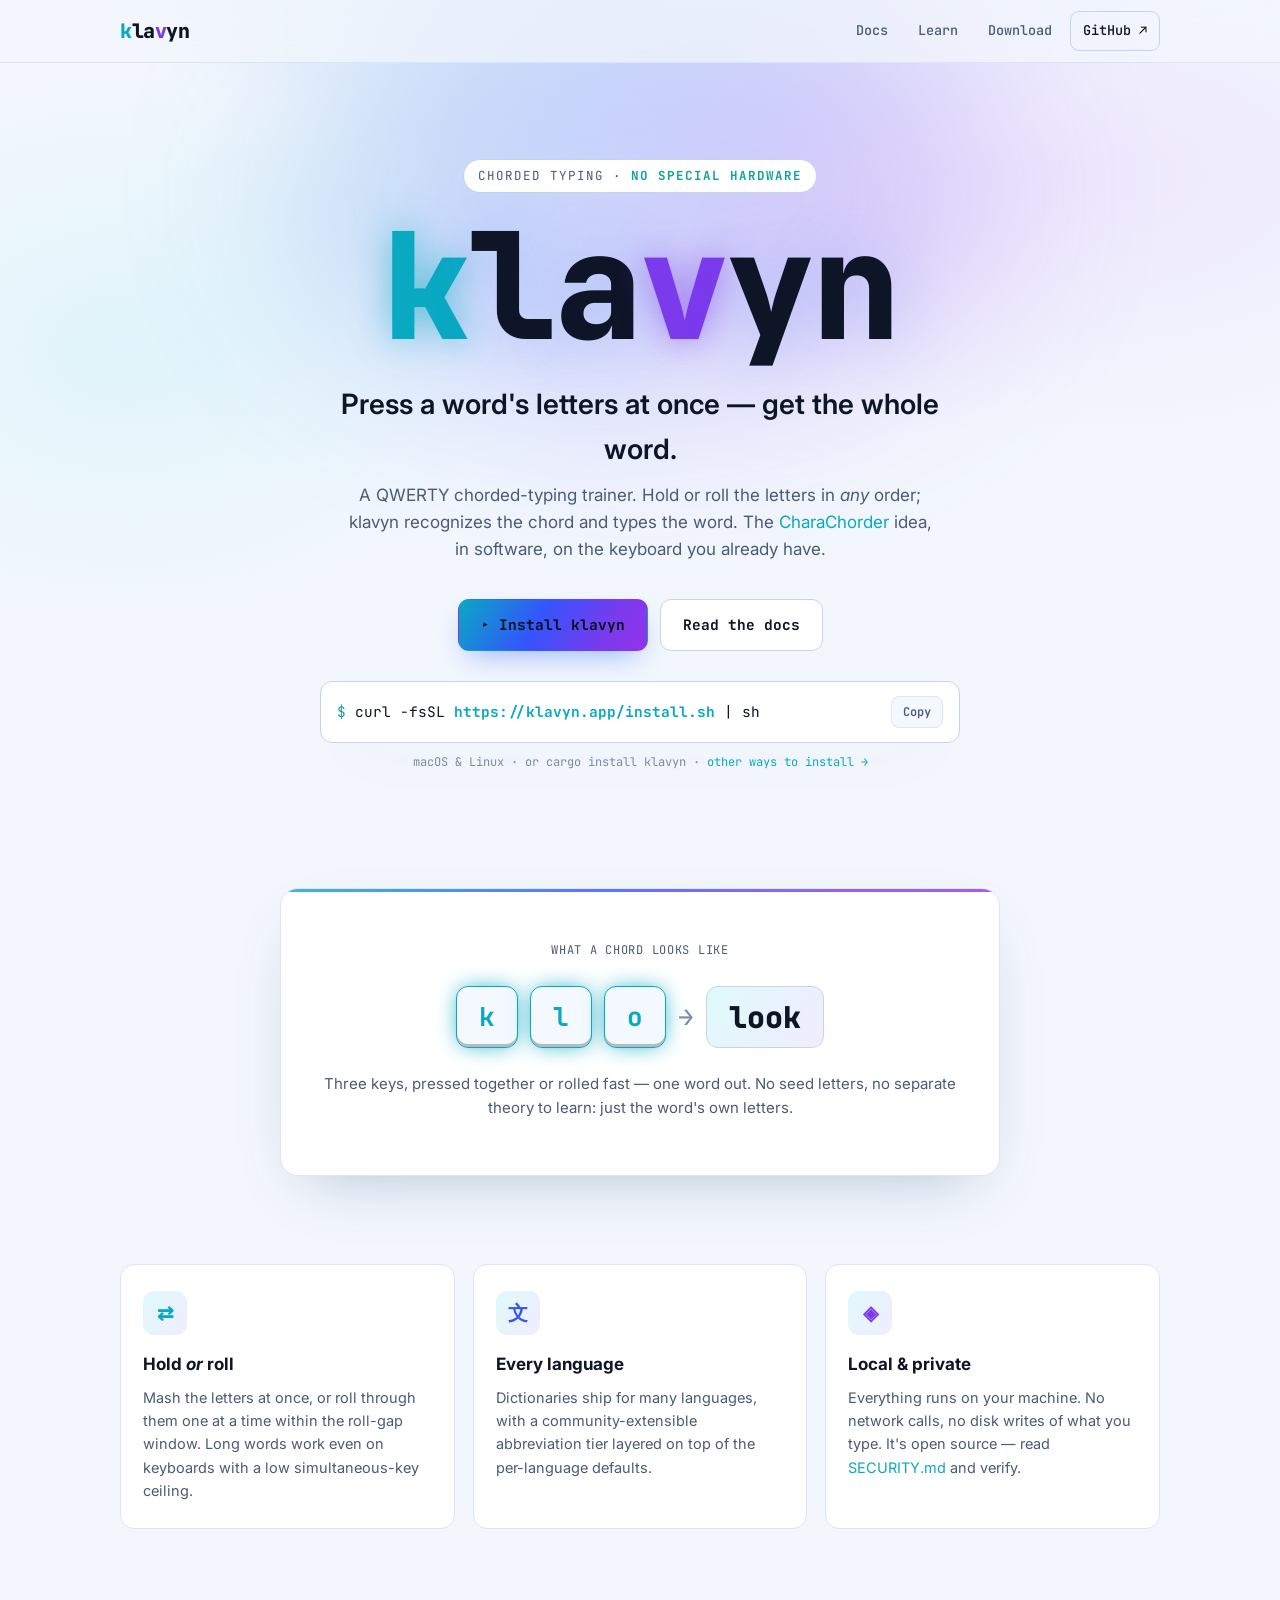
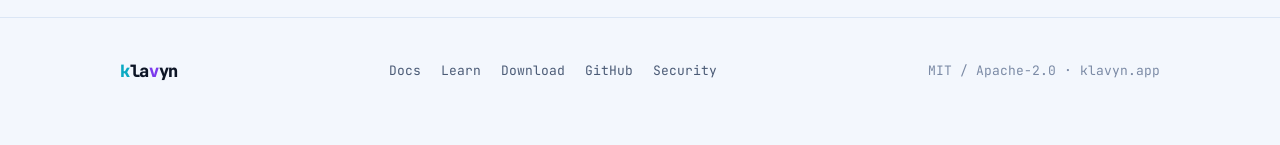
==== site/index.html @ 29dc25e3 "Add klavyn.app landing page (first pass) Cool cyan-to-violet palette, dark-first with auto light mod" ====
<!doctype html>
<html lang="en">
<head>
<meta charset="utf-8" />
<meta name="viewport" content="width=device-width, initial-scale=1" />
<title>klavyn — chorded typing for every language</title>
<meta name="description" content="Press a word's letters at once, in any order, and klavyn types the whole word. A QWERTY chorded-typing trainer. Local, private, open source." />
<meta property="og:title" content="klavyn" />
<meta property="og:description" content="Chorded typing on a normal keyboard. Press a word's letters at once, get the word." />
<meta property="og:type" content="website" />
<meta name="theme-color" content="#080b14" />
<link rel="preconnect" href="https://fonts.googleapis.com" />
<link rel="preconnect" href="https://fonts.gstatic.com" crossorigin />
<link href="https://fonts.googleapis.com/css2?family=Inter:wght@400;500;600;700&family=JetBrains+Mono:wght@400;500;700;800&display=swap" rel="stylesheet" />
<style>
  :root {
    /* cool palette — dark first */
    --bg: #080b14;
    --bg-2: #0b1020;
    --surface: #111a2b;
    --surface-2: #16223a;
    --border: #1e2c44;
    --border-bright: #294066;
    --text: #e7eef9;
    --muted: #93a2be;
    --faint: #64748f;

    --cyan: #34e0e6;
    --teal: #2cd4c0;
    --blue: #4c7df7;
    --indigo: #6e75f6;
    --violet: #a98bfb;
    --purple: #c77dff;

    --k: var(--cyan);
    --v: var(--violet);
    --grad: linear-gradient(120deg, var(--cyan) 0%, var(--blue) 42%, var(--violet) 78%, var(--purple) 100%);
    --grad-soft: linear-gradient(120deg, rgba(52,224,230,.16), rgba(169,139,251,.16));

    --radius: 14px;
    --maxw: 1080px;
    --shadow: 0 24px 60px -24px rgba(3, 8, 20, .8);
    --font-mono: "JetBrains Mono", ui-monospace, "SF Mono", Menlo, Consolas, monospace;
    --font-sans: "Inter", system-ui, -apple-system, Segoe UI, Roboto, sans-serif;
  }

  @media (prefers-color-scheme: light) {
    :root:not([data-theme="dark"]) {
      --bg: #f3f7fd;
      --bg-2: #eaf1fb;
      --surface: #ffffff;
      --surface-2: #f4f8ff;
      --border: #dbe6f5;
      --border-bright: #c3d4ec;
      --text: #0d1526;
      --muted: #4b5b76;
      --faint: #7b8aa5;
      --cyan: #0aa9c2;
      --teal: #12a394;
      --blue: #3355fd;
      --indigo: #4f52e6;
      --violet: #7c3aed;
      --purple: #9333ea;
      --shadow: 0 24px 60px -30px rgba(30, 60, 120, .35);
    }
  }
  :root[data-theme="dark"] { color-scheme: dark; }

  * { box-sizing: border-box; }
  html { scroll-behavior: smooth; }
  body {
    margin: 0;
    background:
      radial-gradient(1100px 600px at 50% -10%, rgba(76,125,247,.18), transparent 60%),
      radial-gradient(900px 500px at 85% 10%, rgba(199,125,255,.12), transparent 55%),
      radial-gradient(700px 500px at 10% 20%, rgba(52,224,230,.10), transparent 55%),
      var(--bg);
    color: var(--text);
    font-family: var(--font-sans);
    line-height: 1.6;
    -webkit-font-smoothing: antialiased;
    text-rendering: optimizeLegibility;
    overflow-x: hidden;
  }
  a { color: var(--cyan); text-decoration: none; }
  a:hover { color: var(--text); }

  .wrap { width: 100%; max-width: var(--maxw); margin: 0 auto; padding: 0 20px; }

  /* wordmark */
  .wm { font-family: var(--font-mono); font-weight: 800; letter-spacing: -.02em; color: var(--text); }
  .wm .k { color: var(--k); }
  .wm .v { color: var(--v); }

  /* nav */
  header.nav {
    position: sticky; top: 0; z-index: 40;
    backdrop-filter: blur(12px);
    background: color-mix(in srgb, var(--bg) 72%, transparent);
    border-bottom: 1px solid var(--border);
  }
  .nav-in { display: flex; align-items: center; justify-content: space-between; height: 62px; }
  .brand { font-family: var(--font-mono); font-weight: 800; font-size: 20px; letter-spacing: -.02em; }
  .brand .k { color: var(--k); }
  .brand .v { color: var(--v); }
  nav.links { display: flex; align-items: center; gap: 6px; }
  nav.links a {
    font-family: var(--font-mono); font-size: 13.5px; font-weight: 500;
    color: var(--muted); padding: 8px 12px; border-radius: 9px;
  }
  nav.links a:hover { color: var(--text); background: var(--surface); }
  nav.links a.gh { color: var(--text); border: 1px solid var(--border-bright); }

  /* hero */
  .hero { position: relative; padding: 96px 0 40px; text-align: center; }
  .hero .glow {
    position: absolute; inset: -10% 0 auto 0; height: 420px; margin: auto;
    background: var(--grad); filter: blur(90px); opacity: .22; z-index: 0;
    border-radius: 50%; max-width: 720px; left: 0; right: 0;
    pointer-events: none;
  }
  .hero-inner { position: relative; z-index: 1; }
  .eyebrow {
    display: inline-block; font-family: var(--font-mono); font-size: 12.5px; letter-spacing: .08em;
    text-transform: uppercase; color: var(--muted);
    border: 1px solid var(--border-bright); border-radius: 999px; padding: 6px 14px; margin-bottom: 26px;
    background: var(--surface);
  }
  .eyebrow b { color: var(--teal); font-weight: 700; }
  .hero .wm-big {
    font-size: clamp(58px, 15vw, 148px); line-height: .9; margin: 0;
    text-shadow: 0 0 60px rgba(76,125,247,.25);
  }
  .hero .wm-big .k { text-shadow: 0 0 34px color-mix(in srgb, var(--cyan) 60%, transparent); }
  .hero .wm-big .v { text-shadow: 0 0 34px color-mix(in srgb, var(--violet) 60%, transparent); }
  .tagline { font-size: clamp(20px, 3.4vw, 28px); font-weight: 600; margin: 30px auto 10px; max-width: 640px; }
  .sub { color: var(--muted); font-size: 17px; max-width: 600px; margin: 0 auto; }
  .sub code { font-family: var(--font-mono); color: var(--text); background: var(--surface); padding: 1px 6px; border-radius: 6px; font-size: 14.5px; }

  .cta { display: flex; gap: 12px; justify-content: center; flex-wrap: wrap; margin: 36px 0 8px; }
  .btn {
    font-family: var(--font-mono); font-weight: 700; font-size: 14.5px;
    padding: 13px 22px; border-radius: 11px; cursor: pointer; border: 1px solid transparent;
    display: inline-flex; align-items: center; gap: 9px; transition: transform .12s ease, box-shadow .2s ease;
  }
  .btn:hover { transform: translateY(-1px); }
  .btn-primary { color: #04121c; background: var(--grad); box-shadow: 0 12px 30px -10px rgba(76,125,247,.6); }
  .btn-primary:hover { color: #04121c; box-shadow: 0 16px 40px -10px rgba(169,139,251,.7); }
  .btn-ghost { color: var(--text); border-color: var(--border-bright); background: var(--surface); }
  .btn-ghost:hover { color: var(--text); border-color: var(--cyan); }

  /* install strip */
  .install { max-width: 640px; margin: 30px auto 0; }
  .cmd {
    display: flex; align-items: center; justify-content: space-between; gap: 14px;
    font-family: var(--font-mono); font-size: 14.5px;
    background: var(--surface); border: 1px solid var(--border-bright); border-radius: 12px;
    padding: 14px 16px; text-align: left; box-shadow: var(--shadow);
  }
  .cmd .code { overflow-x: auto; white-space: nowrap; }
  .cmd .prompt { color: var(--teal); user-select: none; }
  .cmd .code b { color: var(--cyan); font-weight: 700; }
  .copy {
    font-family: var(--font-mono); font-size: 12px; font-weight: 600; color: var(--muted);
    background: var(--surface-2); border: 1px solid var(--border); border-radius: 8px;
    padding: 7px 11px; cursor: pointer; flex: none; transition: color .15s, border-color .15s;
  }
  .copy:hover { color: var(--text); border-color: var(--cyan); }
  .copy.done { color: var(--teal); border-color: var(--teal); }
  .cmd-note { font-family: var(--font-mono); font-size: 12px; color: var(--faint); text-align: center; margin-top: 10px; }

  /* demo */
  section.demo { padding: 64px 0 24px; }
  .demo-card {
    max-width: 720px; margin: 0 auto; background: var(--surface); border: 1px solid var(--border);
    border-radius: 18px; padding: 40px 28px; box-shadow: var(--shadow); position: relative; overflow: hidden;
  }
  .demo-card::before { content: ""; position: absolute; inset: 0 0 auto 0; height: 3px; background: var(--grad); opacity: .8; }
  .demo-label { font-family: var(--font-mono); font-size: 12px; letter-spacing: .06em; text-transform: uppercase; color: var(--muted); text-align: center; margin-bottom: 26px; }
  .keys { display: flex; gap: 12px; justify-content: center; align-items: center; flex-wrap: wrap; }
  .key {
    font-family: var(--font-mono); font-weight: 700; font-size: 26px; width: 62px; height: 62px;
    display: grid; place-items: center; border-radius: 12px;
    background: var(--surface-2); border: 1px solid var(--border-bright); color: var(--text);
    box-shadow: inset 0 -3px 0 rgba(0,0,0,.25);
  }
  .key.lit { border-color: var(--cyan); color: var(--cyan); box-shadow: 0 0 22px -4px var(--cyan), inset 0 -3px 0 rgba(0,0,0,.25); }
  .key.lit.v { border-color: var(--violet); color: var(--violet); box-shadow: 0 0 22px -4px var(--violet), inset 0 -3px 0 rgba(0,0,0,.25); }
  .arrow { font-family: var(--font-mono); font-size: 26px; color: var(--faint); }
  .out {
    font-family: var(--font-mono); font-weight: 800; font-size: 30px; padding: 0 22px; height: 62px;
    display: grid; place-items: center; border-radius: 12px; color: var(--text);
    background: var(--grad-soft); border: 1px solid var(--border-bright);
  }
  .demo-sub { text-align: center; color: var(--muted); font-size: 15px; margin-top: 24px; }

  /* features */
  section.features { padding: 64px 0 40px; }
  .grid { display: grid; grid-template-columns: repeat(3, 1fr); gap: 18px; }
  .card {
    background: var(--surface); border: 1px solid var(--border); border-radius: var(--radius);
    padding: 26px 22px; transition: border-color .2s, transform .12s;
  }
  .card:hover { border-color: var(--border-bright); transform: translateY(-2px); }
  .card .ic { font-family: var(--font-mono); font-weight: 800; font-size: 20px; width: 44px; height: 44px; display: grid; place-items: center; border-radius: 11px; background: var(--grad-soft); margin-bottom: 16px; }
  .card h3 { margin: 0 0 8px; font-size: 17px; }
  .card p { margin: 0; color: var(--muted); font-size: 14.5px; }
  .c-cyan .ic { color: var(--cyan); } .c-blue .ic { color: var(--blue); } .c-violet .ic { color: var(--violet); }

  /* footer */
  footer { border-top: 1px solid var(--border); margin-top: 48px; padding: 40px 0 60px; }
  .foot-in { display: flex; align-items: center; justify-content: space-between; gap: 20px; flex-wrap: wrap; }
  .foot-links { display: flex; gap: 20px; flex-wrap: wrap; font-family: var(--font-mono); font-size: 13px; }
  .foot-links a { color: var(--muted); } .foot-links a:hover { color: var(--text); }
  .foot-note { color: var(--faint); font-size: 13px; font-family: var(--font-mono); }

  @media (max-width: 720px) {
    .grid { grid-template-columns: 1fr; }
    .hero { padding: 64px 0 24px; }
    nav.links a:not(.gh) { display: none; }
    .out { font-size: 24px; }
  }
</style>
</head>
<body>
  <header class="nav">
    <div class="wrap nav-in">
      <span class="brand"><span class="k">k</span>la<span class="v">v</span>yn</span>
      <nav class="links">
        <a href="/docs">Docs</a>
        <a href="/learn">Learn</a>
        <a href="#install">Download</a>
        <a class="gh" href="https://github.com/nickvigilante/klavyn">GitHub ↗</a>
      </nav>
    </div>
  </header>

  <main>
    <section class="hero">
      <div class="glow"></div>
      <div class="wrap hero-inner">
        <span class="eyebrow">Chorded typing · <b>no special hardware</b></span>
        <h1 class="wm wm-big"><span class="k">k</span>la<span class="v">v</span>yn</h1>
        <p class="tagline">Press a word's letters at once — get the whole word.</p>
        <p class="sub">A QWERTY chorded-typing trainer. Hold or roll the letters in <em>any</em> order; klavyn recognizes the chord and types the word. The <a href="https://www.charachorder.com/">CharaChorder</a> idea, in software, on the keyboard you already have.</p>

        <div class="cta">
          <a class="btn btn-primary" href="#install">▸ Install klavyn</a>
          <a class="btn btn-ghost" href="/docs">Read the docs</a>
        </div>

        <div class="install" id="install">
          <div class="cmd">
            <span class="code"><span class="prompt">$ </span>curl -fsSL <b>https://klavyn.app/install.sh</b> | sh</span>
            <button class="copy" id="copyBtn" aria-label="Copy install command">Copy</button>
          </div>
          <p class="cmd-note">macOS &amp; Linux · or <code style="font-family:var(--font-mono)">cargo install klavyn</code> · <a href="/download">other ways to install →</a></p>
        </div>
      </div>
    </section>

    <section class="demo">
      <div class="wrap">
        <div class="demo-card">
          <p class="demo-label">what a chord looks like</p>
          <div class="keys">
            <span class="key lit">k</span>
            <span class="key lit">l</span>
            <span class="key lit">o</span>
            <span class="arrow">→</span>
            <span class="out">look</span>
          </div>
          <p class="demo-sub">Three keys, pressed together or rolled fast — one word out. No seed letters, no separate theory to learn: just the word's own letters.</p>
        </div>
      </div>
    </section>

    <section class="features">
      <div class="wrap">
        <div class="grid">
          <div class="card c-cyan">
            <div class="ic">⇄</div>
            <h3>Hold <em>or</em> roll</h3>
            <p>Mash the letters at once, or roll through them one at a time within the roll-gap window. Long words work even on keyboards with a low simultaneous-key ceiling.</p>
          </div>
          <div class="card c-blue">
            <div class="ic">文</div>
            <h3>Every language</h3>
            <p>Dictionaries ship for many languages, with a community-extensible abbreviation tier layered on top of the per-language defaults.</p>
          </div>
          <div class="card c-violet">
            <div class="ic">◈</div>
            <h3>Local &amp; private</h3>
            <p>Everything runs on your machine. No network calls, no disk writes of what you type. It's open source — read <a href="https://github.com/nickvigilante/klavyn/blob/main/SECURITY.md">SECURITY.md</a> and verify.</p>
          </div>
        </div>
      </div>
    </section>
  </main>

  <footer>
    <div class="wrap foot-in">
      <span class="brand" style="font-size:17px"><span class="k">k</span>la<span class="v">v</span>yn</span>
      <div class="foot-links">
        <a href="/docs">Docs</a>
        <a href="/learn">Learn</a>
        <a href="/download">Download</a>
        <a href="https://github.com/nickvigilante/klavyn">GitHub</a>
        <a href="https://github.com/nickvigilante/klavyn/blob/main/SECURITY.md">Security</a>
      </div>
      <span class="foot-note">MIT / Apache-2.0 · klavyn.app</span>
    </div>
  </footer>

  <script>
    (function () {
      var btn = document.getElementById('copyBtn');
      var cmd = "curl -fsSL https://klavyn.app/install.sh | sh";
      btn && btn.addEventListener('click', function () {
        navigator.clipboard && navigator.clipboard.writeText(cmd).then(function () {
          btn.textContent = 'Copied'; btn.classList.add('done');
          setTimeout(function () { btn.textContent = 'Copy'; btn.classList.remove('done'); }, 1600);
        });
      });
    })();
  </script>
</body>
</html>
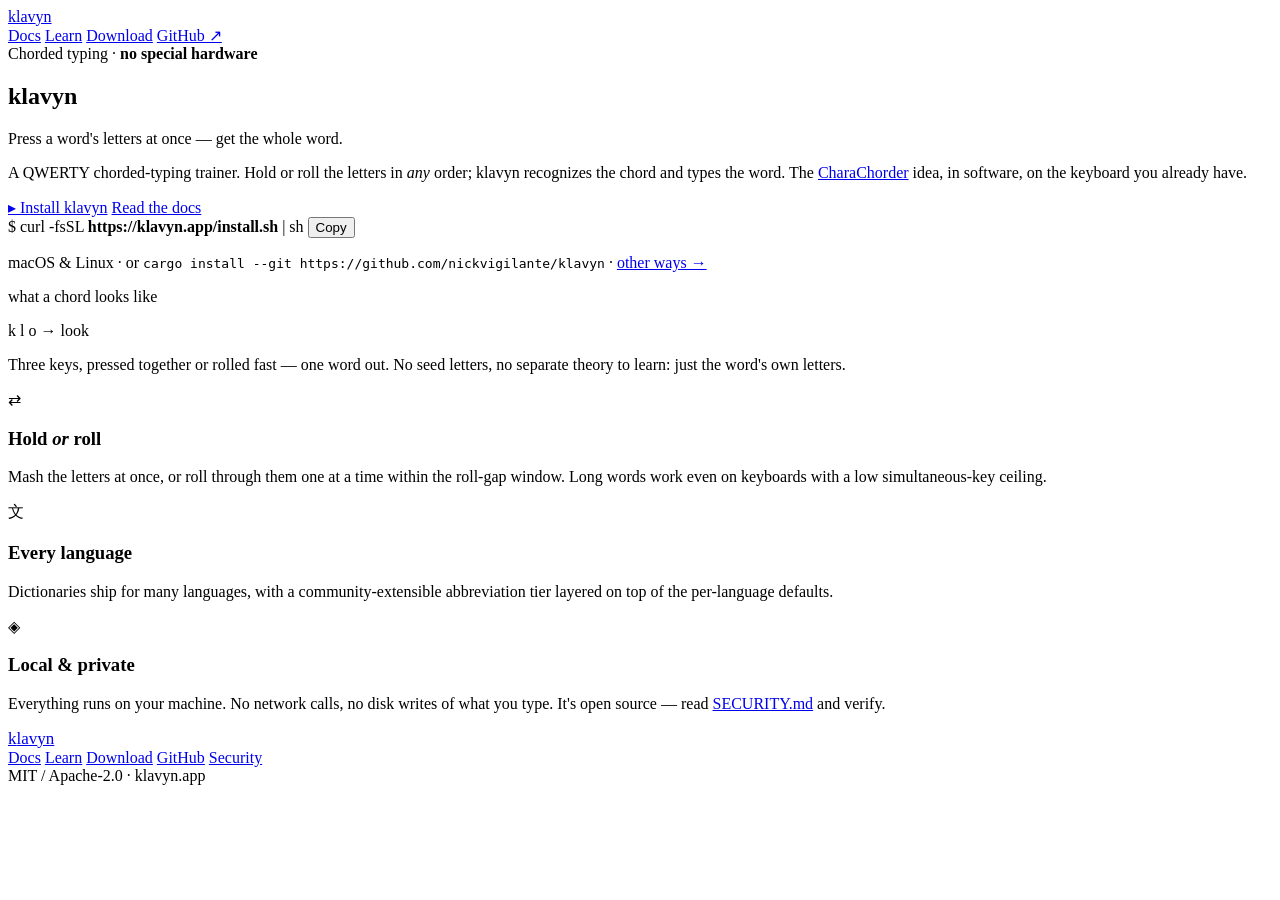
==== commit d9c6c3d7: "Build out klavyn.app: shared styles, docs, learn, download, installer - Extract the cool-palette bra" ====
--- a/site/index.html
+++ b/site/index.html
@@ -12,224 +12,16 @@
 <link rel="preconnect" href="https://fonts.googleapis.com" />
 <link rel="preconnect" href="https://fonts.gstatic.com" crossorigin />
 <link href="https://fonts.googleapis.com/css2?family=Inter:wght@400;500;600;700&family=JetBrains+Mono:wght@400;500;700;800&display=swap" rel="stylesheet" />
-<style>
-  :root {
-    /* cool palette — dark first */
-    --bg: #080b14;
-    --bg-2: #0b1020;
-    --surface: #111a2b;
-    --surface-2: #16223a;
-    --border: #1e2c44;
-    --border-bright: #294066;
-    --text: #e7eef9;
-    --muted: #93a2be;
-    --faint: #64748f;
-
-    --cyan: #34e0e6;
-    --teal: #2cd4c0;
-    --blue: #4c7df7;
-    --indigo: #6e75f6;
-    --violet: #a98bfb;
-    --purple: #c77dff;
-
-    --k: var(--cyan);
-    --v: var(--violet);
-    --grad: linear-gradient(120deg, var(--cyan) 0%, var(--blue) 42%, var(--violet) 78%, var(--purple) 100%);
-    --grad-soft: linear-gradient(120deg, rgba(52,224,230,.16), rgba(169,139,251,.16));
-
-    --radius: 14px;
-    --maxw: 1080px;
-    --shadow: 0 24px 60px -24px rgba(3, 8, 20, .8);
-    --font-mono: "JetBrains Mono", ui-monospace, "SF Mono", Menlo, Consolas, monospace;
-    --font-sans: "Inter", system-ui, -apple-system, Segoe UI, Roboto, sans-serif;
-  }
-
-  @media (prefers-color-scheme: light) {
-    :root:not([data-theme="dark"]) {
-      --bg: #f3f7fd;
-      --bg-2: #eaf1fb;
-      --surface: #ffffff;
-      --surface-2: #f4f8ff;
-      --border: #dbe6f5;
-      --border-bright: #c3d4ec;
-      --text: #0d1526;
-      --muted: #4b5b76;
-      --faint: #7b8aa5;
-      --cyan: #0aa9c2;
-      --teal: #12a394;
-      --blue: #3355fd;
-      --indigo: #4f52e6;
-      --violet: #7c3aed;
-      --purple: #9333ea;
-      --shadow: 0 24px 60px -30px rgba(30, 60, 120, .35);
-    }
-  }
-  :root[data-theme="dark"] { color-scheme: dark; }
-
-  * { box-sizing: border-box; }
-  html { scroll-behavior: smooth; }
-  body {
-    margin: 0;
-    background:
-      radial-gradient(1100px 600px at 50% -10%, rgba(76,125,247,.18), transparent 60%),
-      radial-gradient(900px 500px at 85% 10%, rgba(199,125,255,.12), transparent 55%),
-      radial-gradient(700px 500px at 10% 20%, rgba(52,224,230,.10), transparent 55%),
-      var(--bg);
-    color: var(--text);
-    font-family: var(--font-sans);
-    line-height: 1.6;
-    -webkit-font-smoothing: antialiased;
-    text-rendering: optimizeLegibility;
-    overflow-x: hidden;
-  }
-  a { color: var(--cyan); text-decoration: none; }
-  a:hover { color: var(--text); }
-
-  .wrap { width: 100%; max-width: var(--maxw); margin: 0 auto; padding: 0 20px; }
-
-  /* wordmark */
-  .wm { font-family: var(--font-mono); font-weight: 800; letter-spacing: -.02em; color: var(--text); }
-  .wm .k { color: var(--k); }
-  .wm .v { color: var(--v); }
-
-  /* nav */
-  header.nav {
-    position: sticky; top: 0; z-index: 40;
-    backdrop-filter: blur(12px);
-    background: color-mix(in srgb, var(--bg) 72%, transparent);
-    border-bottom: 1px solid var(--border);
-  }
-  .nav-in { display: flex; align-items: center; justify-content: space-between; height: 62px; }
-  .brand { font-family: var(--font-mono); font-weight: 800; font-size: 20px; letter-spacing: -.02em; }
-  .brand .k { color: var(--k); }
-  .brand .v { color: var(--v); }
-  nav.links { display: flex; align-items: center; gap: 6px; }
-  nav.links a {
-    font-family: var(--font-mono); font-size: 13.5px; font-weight: 500;
-    color: var(--muted); padding: 8px 12px; border-radius: 9px;
-  }
-  nav.links a:hover { color: var(--text); background: var(--surface); }
-  nav.links a.gh { color: var(--text); border: 1px solid var(--border-bright); }
-
-  /* hero */
-  .hero { position: relative; padding: 96px 0 40px; text-align: center; }
-  .hero .glow {
-    position: absolute; inset: -10% 0 auto 0; height: 420px; margin: auto;
-    background: var(--grad); filter: blur(90px); opacity: .22; z-index: 0;
-    border-radius: 50%; max-width: 720px; left: 0; right: 0;
-    pointer-events: none;
-  }
-  .hero-inner { position: relative; z-index: 1; }
-  .eyebrow {
-    display: inline-block; font-family: var(--font-mono); font-size: 12.5px; letter-spacing: .08em;
-    text-transform: uppercase; color: var(--muted);
-    border: 1px solid var(--border-bright); border-radius: 999px; padding: 6px 14px; margin-bottom: 26px;
-    background: var(--surface);
-  }
-  .eyebrow b { color: var(--teal); font-weight: 700; }
-  .hero .wm-big {
-    font-size: clamp(58px, 15vw, 148px); line-height: .9; margin: 0;
-    text-shadow: 0 0 60px rgba(76,125,247,.25);
-  }
-  .hero .wm-big .k { text-shadow: 0 0 34px color-mix(in srgb, var(--cyan) 60%, transparent); }
-  .hero .wm-big .v { text-shadow: 0 0 34px color-mix(in srgb, var(--violet) 60%, transparent); }
-  .tagline { font-size: clamp(20px, 3.4vw, 28px); font-weight: 600; margin: 30px auto 10px; max-width: 640px; }
-  .sub { color: var(--muted); font-size: 17px; max-width: 600px; margin: 0 auto; }
-  .sub code { font-family: var(--font-mono); color: var(--text); background: var(--surface); padding: 1px 6px; border-radius: 6px; font-size: 14.5px; }
-
-  .cta { display: flex; gap: 12px; justify-content: center; flex-wrap: wrap; margin: 36px 0 8px; }
-  .btn {
-    font-family: var(--font-mono); font-weight: 700; font-size: 14.5px;
-    padding: 13px 22px; border-radius: 11px; cursor: pointer; border: 1px solid transparent;
-    display: inline-flex; align-items: center; gap: 9px; transition: transform .12s ease, box-shadow .2s ease;
-  }
-  .btn:hover { transform: translateY(-1px); }
-  .btn-primary { color: #04121c; background: var(--grad); box-shadow: 0 12px 30px -10px rgba(76,125,247,.6); }
-  .btn-primary:hover { color: #04121c; box-shadow: 0 16px 40px -10px rgba(169,139,251,.7); }
-  .btn-ghost { color: var(--text); border-color: var(--border-bright); background: var(--surface); }
-  .btn-ghost:hover { color: var(--text); border-color: var(--cyan); }
-
-  /* install strip */
-  .install { max-width: 640px; margin: 30px auto 0; }
-  .cmd {
-    display: flex; align-items: center; justify-content: space-between; gap: 14px;
-    font-family: var(--font-mono); font-size: 14.5px;
-    background: var(--surface); border: 1px solid var(--border-bright); border-radius: 12px;
-    padding: 14px 16px; text-align: left; box-shadow: var(--shadow);
-  }
-  .cmd .code { overflow-x: auto; white-space: nowrap; }
-  .cmd .prompt { color: var(--teal); user-select: none; }
-  .cmd .code b { color: var(--cyan); font-weight: 700; }
-  .copy {
-    font-family: var(--font-mono); font-size: 12px; font-weight: 600; color: var(--muted);
-    background: var(--surface-2); border: 1px solid var(--border); border-radius: 8px;
-    padding: 7px 11px; cursor: pointer; flex: none; transition: color .15s, border-color .15s;
-  }
-  .copy:hover { color: var(--text); border-color: var(--cyan); }
-  .copy.done { color: var(--teal); border-color: var(--teal); }
-  .cmd-note { font-family: var(--font-mono); font-size: 12px; color: var(--faint); text-align: center; margin-top: 10px; }
-
-  /* demo */
-  section.demo { padding: 64px 0 24px; }
-  .demo-card {
-    max-width: 720px; margin: 0 auto; background: var(--surface); border: 1px solid var(--border);
-    border-radius: 18px; padding: 40px 28px; box-shadow: var(--shadow); position: relative; overflow: hidden;
-  }
-  .demo-card::before { content: ""; position: absolute; inset: 0 0 auto 0; height: 3px; background: var(--grad); opacity: .8; }
-  .demo-label { font-family: var(--font-mono); font-size: 12px; letter-spacing: .06em; text-transform: uppercase; color: var(--muted); text-align: center; margin-bottom: 26px; }
-  .keys { display: flex; gap: 12px; justify-content: center; align-items: center; flex-wrap: wrap; }
-  .key {
-    font-family: var(--font-mono); font-weight: 700; font-size: 26px; width: 62px; height: 62px;
-    display: grid; place-items: center; border-radius: 12px;
-    background: var(--surface-2); border: 1px solid var(--border-bright); color: var(--text);
-    box-shadow: inset 0 -3px 0 rgba(0,0,0,.25);
-  }
-  .key.lit { border-color: var(--cyan); color: var(--cyan); box-shadow: 0 0 22px -4px var(--cyan), inset 0 -3px 0 rgba(0,0,0,.25); }
-  .key.lit.v { border-color: var(--violet); color: var(--violet); box-shadow: 0 0 22px -4px var(--violet), inset 0 -3px 0 rgba(0,0,0,.25); }
-  .arrow { font-family: var(--font-mono); font-size: 26px; color: var(--faint); }
-  .out {
-    font-family: var(--font-mono); font-weight: 800; font-size: 30px; padding: 0 22px; height: 62px;
-    display: grid; place-items: center; border-radius: 12px; color: var(--text);
-    background: var(--grad-soft); border: 1px solid var(--border-bright);
-  }
-  .demo-sub { text-align: center; color: var(--muted); font-size: 15px; margin-top: 24px; }
-
-  /* features */
-  section.features { padding: 64px 0 40px; }
-  .grid { display: grid; grid-template-columns: repeat(3, 1fr); gap: 18px; }
-  .card {
-    background: var(--surface); border: 1px solid var(--border); border-radius: var(--radius);
-    padding: 26px 22px; transition: border-color .2s, transform .12s;
-  }
-  .card:hover { border-color: var(--border-bright); transform: translateY(-2px); }
-  .card .ic { font-family: var(--font-mono); font-weight: 800; font-size: 20px; width: 44px; height: 44px; display: grid; place-items: center; border-radius: 11px; background: var(--grad-soft); margin-bottom: 16px; }
-  .card h3 { margin: 0 0 8px; font-size: 17px; }
-  .card p { margin: 0; color: var(--muted); font-size: 14.5px; }
-  .c-cyan .ic { color: var(--cyan); } .c-blue .ic { color: var(--blue); } .c-violet .ic { color: var(--violet); }
-
-  /* footer */
-  footer { border-top: 1px solid var(--border); margin-top: 48px; padding: 40px 0 60px; }
-  .foot-in { display: flex; align-items: center; justify-content: space-between; gap: 20px; flex-wrap: wrap; }
-  .foot-links { display: flex; gap: 20px; flex-wrap: wrap; font-family: var(--font-mono); font-size: 13px; }
-  .foot-links a { color: var(--muted); } .foot-links a:hover { color: var(--text); }
-  .foot-note { color: var(--faint); font-size: 13px; font-family: var(--font-mono); }
-
-  @media (max-width: 720px) {
-    .grid { grid-template-columns: 1fr; }
-    .hero { padding: 64px 0 24px; }
-    nav.links a:not(.gh) { display: none; }
-    .out { font-size: 24px; }
-  }
-</style>
+<link rel="stylesheet" href="/klavyn.css" />
 </head>
 <body>
   <header class="nav">
     <div class="wrap nav-in">
-      <span class="brand"><span class="k">k</span>la<span class="v">v</span>yn</span>
+      <a class="brand" href="/"><span class="k">k</span>la<span class="v">v</span>yn</a>
       <nav class="links">
         <a href="/docs">Docs</a>
         <a href="/learn">Learn</a>
-        <a href="#install">Download</a>
+        <a href="/download">Download</a>
         <a class="gh" href="https://github.com/nickvigilante/klavyn">GitHub ↗</a>
       </nav>
     </div>
@@ -245,7 +37,7 @@
         <p class="sub">A QWERTY chorded-typing trainer. Hold or roll the letters in <em>any</em> order; klavyn recognizes the chord and types the word. The <a href="https://www.charachorder.com/">CharaChorder</a> idea, in software, on the keyboard you already have.</p>
 
         <div class="cta">
-          <a class="btn btn-primary" href="#install">▸ Install klavyn</a>
+          <a class="btn btn-primary" href="/download">▸ Install klavyn</a>
           <a class="btn btn-ghost" href="/docs">Read the docs</a>
         </div>
 
@@ -254,7 +46,7 @@
             <span class="code"><span class="prompt">$ </span>curl -fsSL <b>https://klavyn.app/install.sh</b> | sh</span>
             <button class="copy" id="copyBtn" aria-label="Copy install command">Copy</button>
           </div>
-          <p class="cmd-note">macOS &amp; Linux · or <code style="font-family:var(--font-mono)">cargo install klavyn</code> · <a href="/download">other ways to install →</a></p>
+          <p class="cmd-note">macOS &amp; Linux · or <code>cargo install --git https://github.com/nickvigilante/klavyn</code> · <a href="/download">other ways →</a></p>
         </div>
       </div>
     </section>
@@ -300,7 +92,7 @@
 
   <footer>
     <div class="wrap foot-in">
-      <span class="brand" style="font-size:17px"><span class="k">k</span>la<span class="v">v</span>yn</span>
+      <a class="brand" href="/" style="font-size:17px"><span class="k">k</span>la<span class="v">v</span>yn</a>
       <div class="foot-links">
         <a href="/docs">Docs</a>
         <a href="/learn">Learn</a>
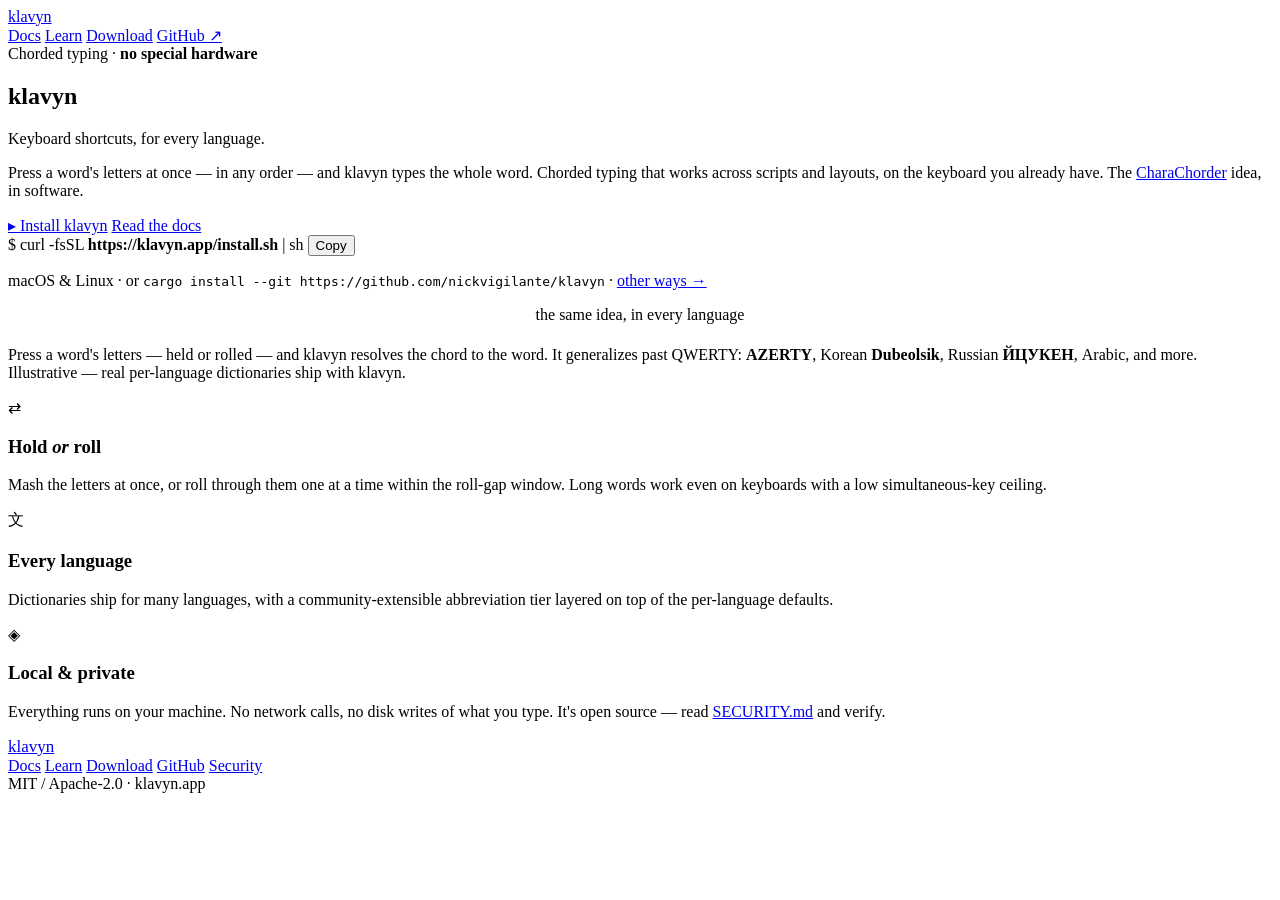
==== commit 5eeaf28d: "Add tagline, animated wordmark, and multi-language chord demo - Hero tagline is now "Keyboard shortc" ====
--- a/site/index.html
+++ b/site/index.html
@@ -9,6 +9,15 @@
 <meta property="og:description" content="Chorded typing on a normal keyboard. Press a word's letters at once, get the word." />
 <meta property="og:type" content="website" />
 <meta name="theme-color" content="#080b14" />
+    <meta property="og:url" content="https://klavyn.app/" />
+    <link rel="icon" href="/favicon.svg" type="image/svg+xml" />
+    <link rel="icon" href="/apple-touch-icon.png" sizes="180x180" type="image/png" />
+    <link rel="apple-touch-icon" href="/apple-touch-icon.png" />
+    <meta property="og:image" content="https://klavyn.app/og.png" />
+    <meta property="og:image:width" content="1200" />
+    <meta property="og:image:height" content="630" />
+    <meta name="twitter:card" content="summary_large_image" />
+    <meta name="twitter:image" content="https://klavyn.app/og.png" />
 <link rel="preconnect" href="https://fonts.googleapis.com" />
 <link rel="preconnect" href="https://fonts.gstatic.com" crossorigin />
 <link href="https://fonts.googleapis.com/css2?family=Inter:wght@400;500;600;700&family=JetBrains+Mono:wght@400;500;700;800&display=swap" rel="stylesheet" />
@@ -32,9 +41,9 @@
       <div class="glow"></div>
       <div class="wrap hero-inner">
         <span class="eyebrow">Chorded typing · <b>no special hardware</b></span>
-        <h1 class="wm wm-big"><span class="k">k</span>la<span class="v">v</span>yn</h1>
-        <p class="tagline">Press a word's letters at once — get the whole word.</p>
-        <p class="sub">A QWERTY chorded-typing trainer. Hold or roll the letters in <em>any</em> order; klavyn recognizes the chord and types the word. The <a href="https://www.charachorder.com/">CharaChorder</a> idea, in software, on the keyboard you already have.</p>
+        <h1 class="wm wm-big wm-anim" aria-label="klavyn"><span class="ltr key-ltr k" style="--d:.05s" aria-hidden="true">k</span><span class="ltr fill-ltr" style="--d:.66s" aria-hidden="true">l</span><span class="ltr fill-ltr" style="--d:.74s" aria-hidden="true">a</span><span class="ltr key-ltr v" style="--d:.18s" aria-hidden="true">v</span><span class="ltr fill-ltr" style="--d:.82s" aria-hidden="true">y</span><span class="ltr fill-ltr" style="--d:.90s" aria-hidden="true">n</span></h1>
+        <p class="tagline">Keyboard shortcuts, for <span class="grad-word">every</span> language.</p>
+        <p class="sub">Press a word's letters at once — in any order — and klavyn types the whole word. Chorded typing that works across scripts and layouts, on the keyboard you already have. The <a href="https://www.charachorder.com/">CharaChorder</a> idea, in software.</p>
 
         <div class="cta">
           <a class="btn btn-primary" href="/download">▸ Install klavyn</a>
@@ -53,17 +62,9 @@
 
     <section class="demo">
       <div class="wrap">
-        <div class="demo-card">
-          <p class="demo-label">what a chord looks like</p>
-          <div class="keys">
-            <span class="key lit">k</span>
-            <span class="key lit">l</span>
-            <span class="key lit">o</span>
-            <span class="arrow">→</span>
-            <span class="out">look</span>
-          </div>
-          <p class="demo-sub">Three keys, pressed together or rolled fast — one word out. No seed letters, no separate theory to learn: just the word's own letters.</p>
-        </div>
+        <p class="demo-label" style="text-align:center;margin-bottom:22px">the same idea, in every language</p>
+        <div class="kdemo" id="kbd-demo"></div>
+        <p class="kdemo-note">Press a word's letters — held or rolled — and klavyn resolves the chord to the word. It generalizes past QWERTY: <b>AZERTY</b>, Korean <b>Dubeolsik</b>, Russian <b>ЙЦУКЕН</b>, Arabic, and more. <br />Illustrative — real per-language dictionaries ship with klavyn.</p>
       </div>
     </section>
 
@@ -116,5 +117,6 @@
       });
     })();
   </script>
+  <script src="/demo.js"></script>
 </body>
 </html>
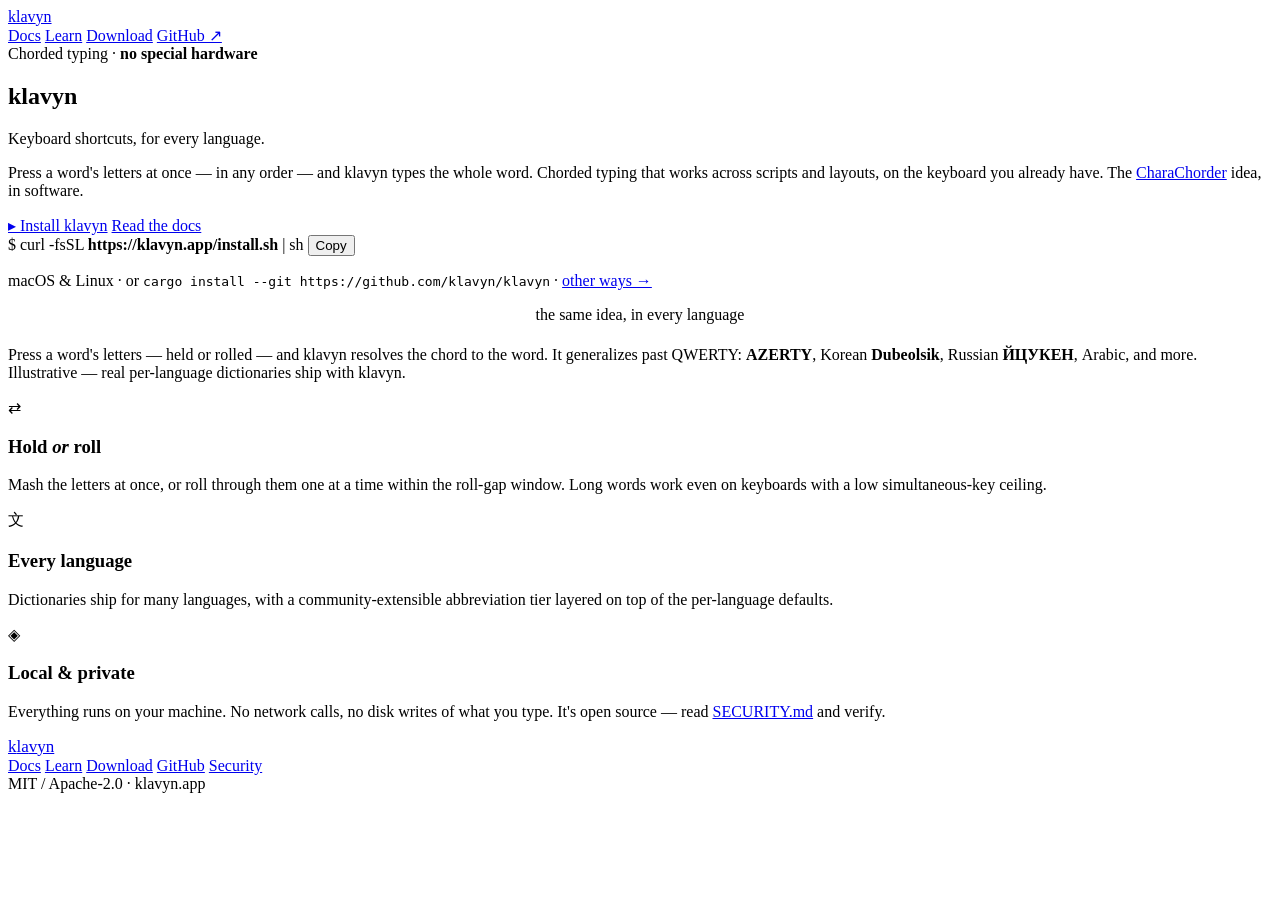
==== commit e84cbb7b: "Prep klavyn org migration: canonical URLs + staged org docs - Point every github.com/nickvigilante/k" ====
--- a/site/index.html
+++ b/site/index.html
@@ -31,7 +31,7 @@
         <a href="/docs">Docs</a>
         <a href="/learn">Learn</a>
         <a href="/download">Download</a>
-        <a class="gh" href="https://github.com/nickvigilante/klavyn">GitHub ↗</a>
+        <a class="gh" href="https://github.com/klavyn/klavyn">GitHub ↗</a>
       </nav>
     </div>
   </header>
@@ -55,7 +55,7 @@
             <span class="code"><span class="prompt">$ </span>curl -fsSL <b>https://klavyn.app/install.sh</b> | sh</span>
             <button class="copy" id="copyBtn" aria-label="Copy install command">Copy</button>
           </div>
-          <p class="cmd-note">macOS &amp; Linux · or <code>cargo install --git https://github.com/nickvigilante/klavyn</code> · <a href="/download">other ways →</a></p>
+          <p class="cmd-note">macOS &amp; Linux · or <code>cargo install --git https://github.com/klavyn/klavyn</code> · <a href="/download">other ways →</a></p>
         </div>
       </div>
     </section>
@@ -84,7 +84,7 @@
           <div class="card c-violet">
             <div class="ic">◈</div>
             <h3>Local &amp; private</h3>
-            <p>Everything runs on your machine. No network calls, no disk writes of what you type. It's open source — read <a href="https://github.com/nickvigilante/klavyn/blob/main/SECURITY.md">SECURITY.md</a> and verify.</p>
+            <p>Everything runs on your machine. No network calls, no disk writes of what you type. It's open source — read <a href="https://github.com/klavyn/klavyn/blob/main/SECURITY.md">SECURITY.md</a> and verify.</p>
           </div>
         </div>
       </div>
@@ -98,8 +98,8 @@
         <a href="/docs">Docs</a>
         <a href="/learn">Learn</a>
         <a href="/download">Download</a>
-        <a href="https://github.com/nickvigilante/klavyn">GitHub</a>
-        <a href="https://github.com/nickvigilante/klavyn/blob/main/SECURITY.md">Security</a>
+        <a href="https://github.com/klavyn/klavyn">GitHub</a>
+        <a href="https://github.com/klavyn/klavyn/blob/main/SECURITY.md">Security</a>
       </div>
       <span class="foot-note">MIT / Apache-2.0 · klavyn.app</span>
     </div>
